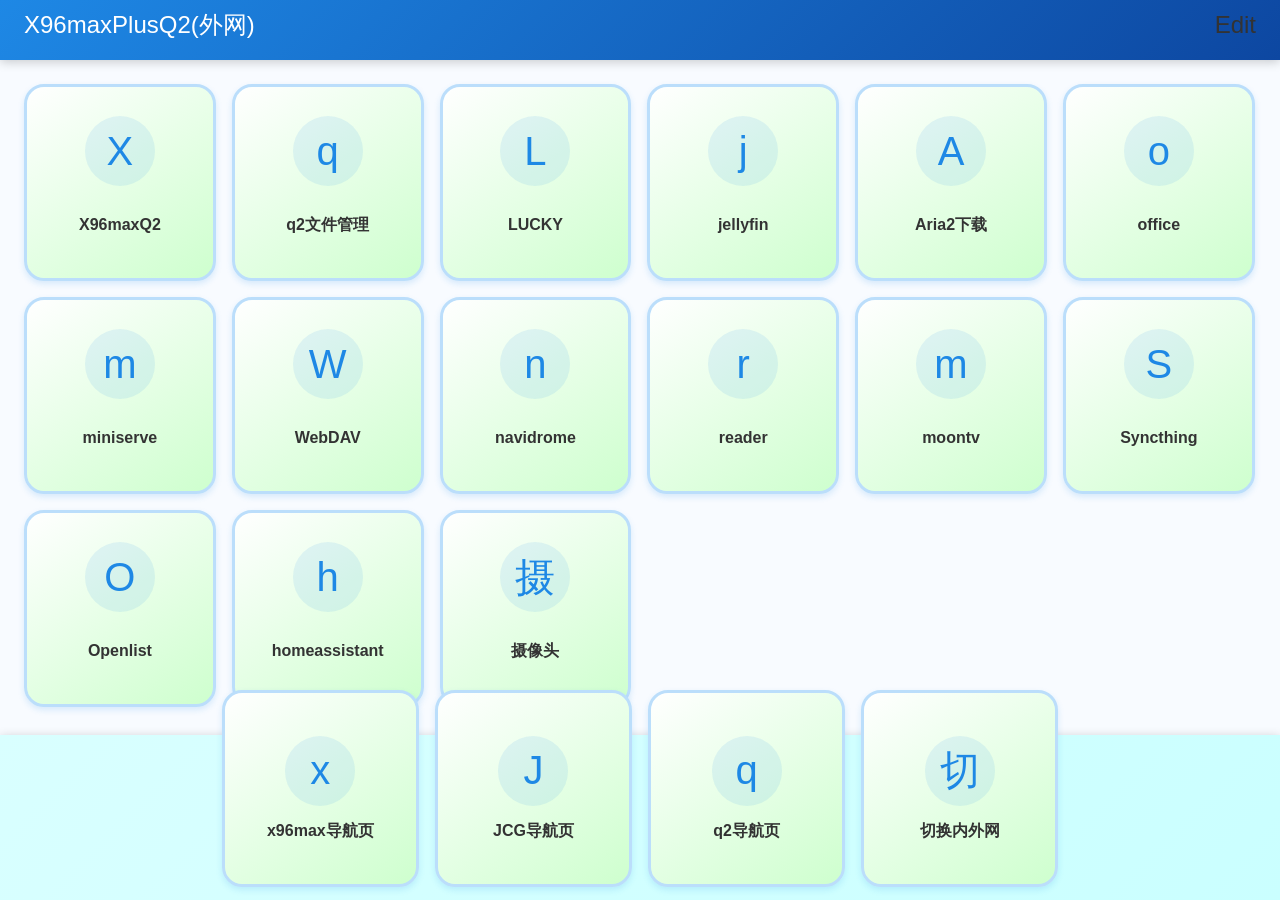
==== custom-filesjcq/www/webguide/index.html @ 1fa8883f "Add files via upload" ====
<!DOCTYPE html>
<html lang="zh">
<head>
    <meta charset="UTF-8">
    <meta name="viewport" content="width=device-width">
    <meta http-equiv="X-UA-Compatible" content="ie=edge">
    <meta http-equiv="Cache-Control" content="no-cache, no-store, must-revalidate" />
    <meta http-equiv="Pragma" content="no-cache" />
    <meta http-equiv="Expires" content="0" />
    <title></title>
    <link rel="stylesheet" href="assets/css/webguide.css">

</head>

<body>
    <div id="main">
        <div class="topbar">
            <div class="right"><a href="edit.html">Edit</a></div>
            <div class="left"></div>
            <div class="middle title"></div>
        </div>

        <div class="content">
            <div class="grid"></div>
        </div>

        <div class="footerbar">
            <div class="grid"></div>
        </div>
    </div>
    
    <!-- Font Awesome 图标库 -->
    <link rel="stylesheet" href="https://cdnjs.cloudflare.com/ajax/libs/font-awesome/5.15.4/css/all.min.css">
    
    
<script src="assets/js/webguide.js"></script>
</body>
</html>
---- custom-filesjcq/www/webguide/assets/css/webguide.css ----
* {
    margin: 0;
    padding: 0;
    box-sizing: border-box;
}

::-webkit-scrollbar {
    display: none;
}

html {
    min-width: 640px;
}

body {
    background-color: white;
    min-width: 640px;
    color: #333;
    font-family: 'Segoe UI', Tahoma, Geneva, Verdana, sans-serif;
    height: 100vh;
    overflow: hidden;
}

a {
    text-decoration: none;
    color: #333;
}

/* 主容器 */
#main {
    height: 100%;
    width: 100%;
    position: relative;
    display: flex;
    flex-direction: column;
}

#main .topbar {
    width: 100%;
    height: 60px;
    line-height: 50px;
    background: linear-gradient(135deg, #1e88e5, #0d47a1);
    color: white;
    font-size: 1.5em;
    overflow: hidden;
    position: relative;
    box-shadow: 0 2px 10px rgba(0, 0, 0, 0.2);
    z-index: 100;
}

#main .topbar .left {
    padding-left: 1em;
    float: left;
}

#main .topbar .right {
    padding-right: 1em;
    float: right;
}

#main .topbar .middle {
    position: absolute;
    width: 100%;
    z-index: -1;
    text-align: center;
    font-weight: 500;
}

/* 内容区域 */
#main .content {
    width: 100%;
    flex: 1;
    overflow-y: scroll;
    padding: 1em;
    background: #f8fbff;
}

.content .grid strong {
    line-height: 3em;
}

.grid {
    width: 100%;
    display: flex;
    flex-wrap: wrap;
    align-items: center;
    justify-content: flex-start;
}

.grid .app {
    display: flex;
    align-items: center;
    justify-content: center;
    min-height: 160px;
    padding: 8px;
}

.grid a {
    width: 100%;
    height: 100%;
}

.grid a>* {
    display: block;
    margin: 0 auto;
    text-align: center;
    width: 100%;
    height: 100%;
}

.grid span {
    display: flex;
    flex-direction: column;
    align-items: center;
    justify-content: center;
    width: 100%;
    min-height: 100px;
    background: linear-gradient(145deg, #ffffff, #ceffce);
    border-radius: 20px;
    padding: 15px 10px;
    transition: all 0.3s cubic-bezier(0.25, 0.8, 0.25, 1);
    box-shadow: 0 3px 6px rgba(30, 136, 229, 0.15);
    border: 3px solid #bbdefb;
}

.grid span:hover {
    background: linear-gradient(145deg, #e3f2fd, #bbdefb);
    transform: translateY(-5px);
    box-shadow: 0 8px 16px rgba(30, 136, 229, 0.25);
}

/* 底部栏 */
#main .footerbar {
    width: 100%;
    height: 165px;
    position: relative;
    display: flex;
    flex-direction: column;
    justify-content: flex-end;
    align-content: center;
    background: linear-gradient(135deg, #d9ffff, #caffff);
    color: white;
    box-shadow: 0 2px 10px rgba(0, 0, 0, 0.2);
    padding-top: 10px;
}

#main .footerbar .grid {
    position: absolute;
    bottom: .3em;
    width: 100%;
    z-index: 20;
    display: flex;
    justify-content: center;
}

.user-button {
    background: rgba(255, 255, 255, 0.5);
    border: none;
    color: #333;
    padding: 12px 20px;
    margin-left: 10px;
    border-radius: 30px;
    cursor: pointer;
    transition: all 0.3s;
    font-weight: 500;
    font-size: 18px;
    min-width: 22px;
    min-height: 12px;
    box-sizing: border-box;
    box-shadow: 0 2px 5px rgba(0, 0, 0, 0.1);
}

.user-button:hover {
    background: rgba(255, 255, 255, 0.3);
    transform: translateY(-2px);
}

.app-icon {
    font-size: 2.5em;
    margin-bottom: 15px;
    color: #1e88e5;
    background: rgba(30, 136, 229, 0.1);
    width: 70px;
    height: 70px;
    border-radius: 50%;
    display: flex;
    align-items: center;
    justify-content: center;
}

/* 编辑状态 */
.editing .grid span {
    background: #fff9c4;
}

/* 模态框通用样式 */
.modal {
    display: none;
    position: fixed;
    top: 0;
    left: 0;
    width: 100%;
    height: 100%;
    background: rgba(0, 0, 0, 0.5);
    z-index: 1000;
    align-items: center;
    justify-content: center;
}

.modal-content {
    background: white;
    width: 450px;
    border-radius: 12px;
    box-shadow: 0 10px 30px rgba(0, 0, 0, 0.25);
    overflow: hidden;
}

.modal-header {
    padding: 15px 20px;
    background: #1e88e5;
    color: white;
    font-weight: 600;
    display: flex;
    justify-content: space-between;
    align-items: center;
}

.modal-body {
    padding: 20px;
}

.form-group {
    margin-bottom: 15px;
}

.form-group label {
    display: block;
    margin-bottom: 5px;
    font-weight: 500;
    color: #555;
}

.form-group input {
    width: 100%;
    padding: 10px 12px;
    border: 1px solid #ddd;
    border-radius: 4px;
    font-size: 15px;
}

.form-group input:focus {
    border-color: #1e88e5;
    outline: none;
}

.modal-footer {
    padding: 15px 20px;
    background: #f5f9ff;
    display: flex;
    justify-content: flex-end;
    gap: 10px;
}

.btn {
    padding: 8px 20px;
    border-radius: 4px;
    border: none;
    font-weight: 500;
    cursor: pointer;
    transition: all 0.2s;
}

.btn-cancel {
    background: #f0f0f0;
    color: #555;
}

.btn-cancel:hover {
    background: #e5e5e5;
}

.btn-submit {
    background: #1e88e5;
    color: white;
}

.btn-submit:hover {
    background: #1565c0;
}

.btn-delete {
    background: #f44336;
    color: white;
    padding: 5px 12px;
    border-radius: 4px;
    cursor: pointer;
}

.btn-delete:hover {
    background: #d32f2f;
}

/* 响应式布局 */
@media all and (orientation: landscape) {
    @media screen and (max-width: 639px) {
        .app {
            width: 25%;
            height: 25vw;
        }
        .footerbar .app {
            width: 20%;
            height: 20vw;
        }
    }
    @media screen and (min-width: 640px) and (max-width: 859px) {
        .app {
            width: 20%;
            height: 20vw;
        }
    }
    @media screen and (min-width: 860px) and (max-width: 1349px) {
        .app {
            width: 16.65%;
            height: 16.65vw;
        }
    }
    @media screen and (min-width: 1350px) and (max-width: 1899px) {
        .app {
            width: 14.23%;
            height: 14.23vw;
        }
    }
    @media screen and (min-width: 1900px) {
        .app {
            width: 12.5%;
            height: 12.5vw;
        }
    }
}

@media all and (orientation: portrait) {
    .footerbar .app {
        width: 20%;
        height: 20vw;
    }
    @media screen and (max-width: 764px) {
        .app {
            width: 25%;
            height: 25vw;
        }
    }
    @media screen and (min-width: 765px) {
        .app {
            width: 20%;
            height: 20vw;
        }
    }
}

@media screen and (max-width: 860px) {
    .user-button {
        padding: 12px 20px;
        font-size: 14px;
        margin-left: 6px;
    }
}
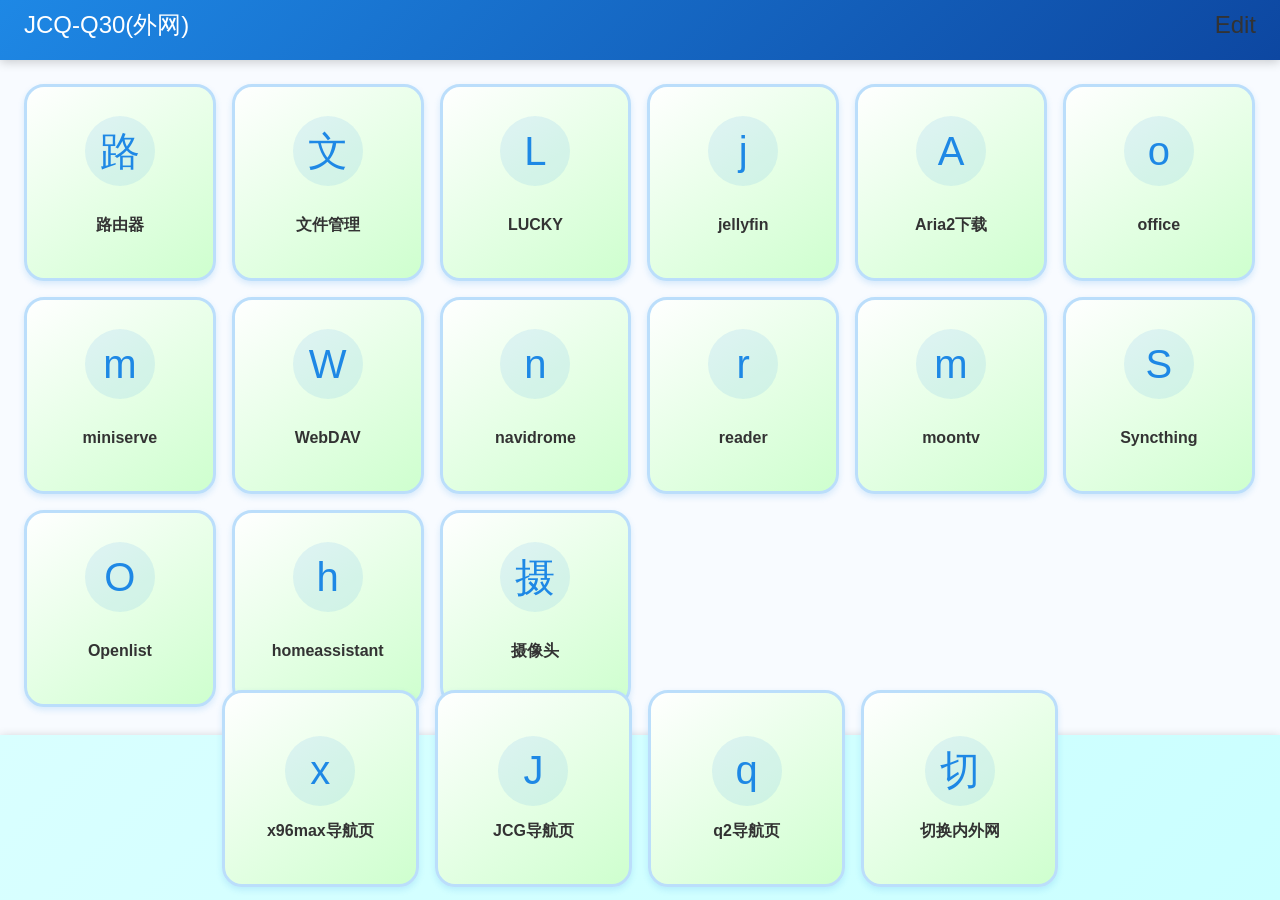
==== commit 6ff39d2e: "Update index.html" ====
--- a/custom-filesjcq/www/webguide/index.html
+++ b/custom-filesjcq/www/webguide/index.html
@@ -15,7 +15,7 @@
 <body>
     <div id="main">
         <div class="topbar">
-            <div class="right"><a href="edit.html">Edit</a></div>
+            <div class="right"><a href="edit.html#private">Edit</a></div>
             <div class="left"></div>
             <div class="middle title"></div>
         </div>
@@ -35,4 +35,4 @@
     
 <script src="assets/js/webguide.js"></script>
 </body>
-</html>+</html>
